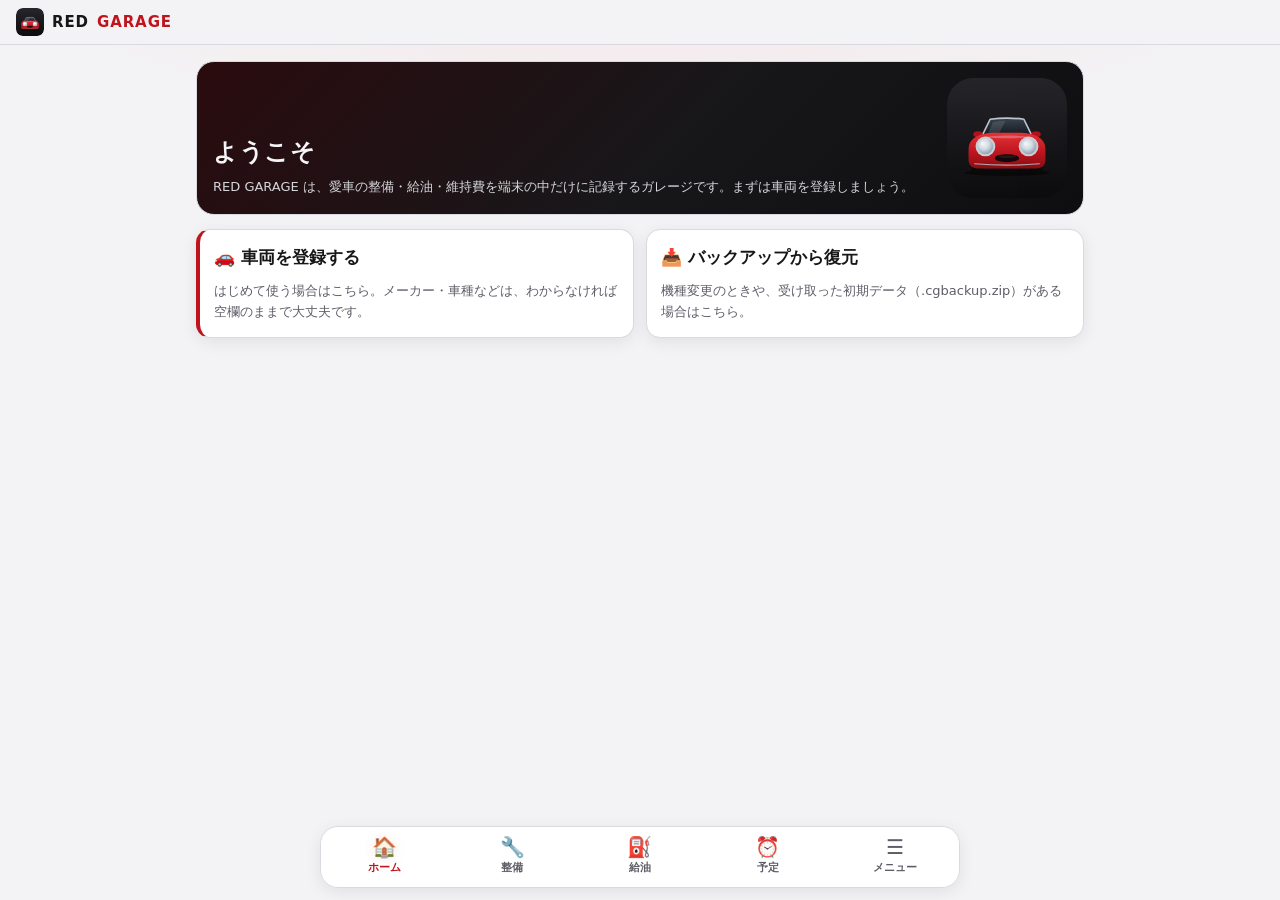
==== app/index.html @ fd44ebc1 "RED GARAGE 公開" ====
<!doctype html>
<html lang="ja">
  <head>
    <meta charset="UTF-8" />
    <meta name="viewport" content="width=device-width, initial-scale=1, viewport-fit=cover" />
    <meta name="theme-color" content="#141416" />
    <meta name="description" content="愛車の整備・給油・維持費を端末内に記録する個人用ガレージ" />
    <!-- CSP はビルド時に vite.config.ts の cspPlugin が挿入（開発サーバーの HMR と両立させるため） -->
    <meta http-equiv="Content-Security-Policy" content="default-src 'self'; img-src 'self' blob: data:; media-src 'self' blob:; style-src 'self' 'unsafe-inline'; script-src 'self' 'wasm-unsafe-eval'; worker-src 'self' blob:; connect-src 'self' blob: data:; font-src 'self' data:; object-src 'none'; base-uri 'self'; form-action 'none'" />
    <meta name="referrer" content="no-referrer" />
    <!-- 限定公開: 検索エンジン・AI クローラーに収集させない -->
    <meta name="robots" content="noindex, nofollow, noarchive, noimageindex, nosnippet" />
    <link rel="icon" href="./icons/icon.svg" type="image/svg+xml" />
    <link rel="apple-touch-icon" href="./icons/apple-touch-icon.png" />
    <title>RED GARAGE</title>
    <script type="module" crossorigin src="./assets/index-DNqwmO6E.js"></script>
    <link rel="modulepreload" crossorigin href="./assets/ui-D5izIprC.js">
    <link rel="modulepreload" crossorigin href="./assets/odometer-CGuAcibM.js">
    <link rel="modulepreload" crossorigin href="./assets/categories-BDFr88s1.js">
    <link rel="modulepreload" crossorigin href="./assets/image-BCfnu3MU.js">
    <link rel="stylesheet" crossorigin href="./assets/index-2BP8yrbE.css">
  <link rel="manifest" href="./manifest.webmanifest"></head>
  <body>
    <div id="root"></div>
    <noscript>このアプリを使うには JavaScript を有効にしてください。</noscript>
  </body>
</html>
---- app/assets/index-2BP8yrbE.css ----
:root{--red:#d01c26;--red-strong:#b3121b;--red-soft:#d01c2624;--red-text:#ff6b72;--bg:#111113;--bg-grad:radial-gradient(1200px 500px at 50% -200px, #2a1416 0%, #11111300 70%);--surface:#1b1b1f;--surface-2:#24242a;--surface-3:#2e2e35;--line:#36363e;--text:#f1f1f3;--muted:#a6a6b0;--silver:#c9ced4;--ok:#3fb67a;--warn:#e0a526;--danger:#ff5a5f;--info:#5aa9e6;--focus:#ffb3b7;--shadow:0 6px 24px #00000059;--radius:14px;--radius-sm:10px;--tap:44px;--font:"Hiragino Sans", "Hiragino Kaku Gothic ProN", "Noto Sans JP", "Noto Sans CJK JP", "Yu Gothic UI", "Yu Gothic", Meiryo, system-ui, sans-serif;--lightningcss-light: ;--lightningcss-dark:initial;color-scheme:dark}:root[data-theme=light]{--red:#c0141d;--red-strong:#9d0f17;--red-soft:#c0141d1a;--red-text:#c0141d;--bg:#f3f3f5;--bg-grad:radial-gradient(1200px 500px at 50% -200px, #f7dcdd 0%, #f3f3f500 70%);--surface:#fff;--surface-2:#f6f6f8;--surface-3:#ececf0;--line:#d9d9e0;--text:#17171a;--muted:#5d5d68;--silver:#6e737a;--ok:#187a4a;--warn:#946000;--danger:#c62828;--info:#1f6fb2;--focus:#c0141d;--shadow:0 4px 16px #00000014;--lightningcss-light:initial;--lightningcss-dark: ;color-scheme:light}@media (prefers-color-scheme:light){:root:not([data-theme]){--red:#c0141d;--red-strong:#9d0f17;--red-soft:#c0141d1a;--red-text:#c0141d;--bg:#f3f3f5;--bg-grad:radial-gradient(1200px 500px at 50% -200px, #f7dcdd 0%, #f3f3f500 70%);--surface:#fff;--surface-2:#f6f6f8;--surface-3:#ececf0;--line:#d9d9e0;--text:#17171a;--muted:#5d5d68;--silver:#6e737a;--ok:#187a4a;--warn:#946000;--danger:#c62828;--info:#1f6fb2;--focus:#c0141d;--shadow:0 4px 16px #00000014;--lightningcss-light:initial;--lightningcss-dark: ;color-scheme:light}}*{box-sizing:border-box}html,body{margin:0;padding:0}body{background:var(--bg);background-image:var(--bg-grad);color:var(--text);font-family:var(--font);-webkit-text-size-adjust:100%;font-feature-settings:"palt" 0;background-attachment:fixed;font-size:16px;line-height:1.6}a{color:inherit}img{max-width:100%}:focus-visible{outline:3px solid var(--focus);outline-offset:2px;border-radius:6px}.num,.money{font-variant-numeric:tabular-nums}.app{flex-direction:column;min-height:100dvh;display:flex}.topbar{z-index:20;padding:calc(env(safe-area-inset-top) + 8px) 16px 8px;background:color-mix(in srgb, var(--bg) 88%, transparent);-webkit-backdrop-filter:blur(10px);backdrop-filter:blur(10px);border-bottom:1px solid var(--line);align-items:center;gap:10px;display:flex;position:sticky;top:0}.brand{letter-spacing:.06em;align-items:center;gap:8px;font-size:15px;font-weight:800;text-decoration:none;display:flex}.brand img{border-radius:7px;width:28px;height:28px}.brand span{color:var(--red-text)}.topbar .spacer{flex:1}.vehicle-switch{max-width:52vw}.main{width:100%;max-width:920px;padding:16px 16px calc(96px + env(safe-area-inset-bottom));flex:1;margin:0 auto}.bottomnav{z-index:30;padding-bottom:env(safe-area-inset-bottom);background:color-mix(in srgb, var(--surface) 94%, transparent);-webkit-backdrop-filter:blur(10px);backdrop-filter:blur(10px);border-top:1px solid var(--line);grid-template-columns:repeat(5,1fr);display:grid;position:fixed;bottom:0;left:0;right:0}.bottomnav a{min-height:60px;color:var(--muted);flex-direction:column;justify-content:center;align-items:center;gap:2px;font-size:11px;font-weight:600;text-decoration:none;display:flex}.bottomnav a .ico{font-size:20px;line-height:1}.bottomnav a.active{color:var(--red-text)}.bottomnav a.active .ico{filter:drop-shadow(0 0 6px var(--red-soft))}@media (width>=900px){.bottomnav{border:1px solid var(--line);max-width:640px;box-shadow:var(--shadow);border-radius:18px;bottom:12px;left:50%;transform:translate(-50%)}}h1{letter-spacing:.02em;margin:4px 0 14px;font-size:22px}h2{margin:22px 0 10px;font-size:17px}h3{margin:14px 0 8px;font-size:15px}.page-head{flex-wrap:wrap;align-items:center;gap:10px;margin-bottom:8px;display:flex}.page-head h1{flex:1;min-width:0;margin:0}.muted{color:var(--muted)}.small{font-size:13px}.xsmall{font-size:12px}.card{background:var(--surface);border:1px solid var(--line);border-radius:var(--radius);box-shadow:var(--shadow);margin-bottom:12px;padding:14px}.card.flat{box-shadow:none}.card.accent{border-left:4px solid var(--red)}.card h2:first-child,.card h3:first-child{margin-top:0}.grid{gap:12px;display:grid}.grid.two{grid-template-columns:repeat(auto-fit,minmax(240px,1fr))}.grid.stats{grid-template-columns:repeat(auto-fit,minmax(140px,1fr))}.stat{background:var(--surface-2);border:1px solid var(--line);border-radius:var(--radius-sm);padding:10px 12px}.stat .label{color:var(--muted);font-size:12px}.stat .value{font-variant-numeric:tabular-nums;font-size:20px;font-weight:800}.stat .sub{color:var(--muted);font-size:12px}.hero{border:1px solid var(--line);color:#f5f5f7;background:linear-gradient(135deg,#2a0b0e 0%,#17171a 55%,#0e0e10 100%);border-radius:18px;grid-template-columns:1fr auto;align-items:end;gap:12px;min-height:150px;margin-bottom:14px;padding:16px;display:grid;position:relative;overflow:hidden}.hero .photo{opacity:.55;background-position:50%;background-size:cover;position:absolute;inset:0}.hero .photo:after{content:"";background:linear-gradient(#0000 30%,#000000bf 100%);position:absolute;inset:0}.hero .art{opacity:.95;width:120px;height:120px}.hero .info{position:relative}.hero .name{letter-spacing:.03em;font-size:24px;font-weight:800}.hero .meta{color:#d5d7db;font-size:13px}.hero .odo{font-variant-numeric:tabular-nums;font-size:28px;font-weight:800}.hero .odo small{color:#c9ced4;font-size:13px;font-weight:600}.btn{min-height:var(--tap);border:1px solid var(--line);background:var(--surface-2);color:var(--text);font:inherit;cursor:pointer;touch-action:manipulation;border-radius:12px;justify-content:center;align-items:center;gap:6px;padding:0 16px;font-size:15px;font-weight:700;text-decoration:none;display:inline-flex}.btn:hover{background:var(--surface-3)}.btn:disabled{opacity:.5;cursor:not-allowed}.btn.primary{background:var(--red);border-color:var(--red);color:#fff}.btn.primary:hover{background:var(--red-strong)}.btn.danger{color:var(--danger);border-color:color-mix(in srgb, var(--danger) 40%, var(--line))}.btn.ghost{background:0 0}.btn.small{min-height:36px;padding:0 12px;font-size:13px}.btn.block{width:100%}.btn-row{flex-wrap:wrap;align-items:center;gap:8px;display:flex}.btn-row.end{justify-content:flex-end}.fab{right:18px;bottom:calc(76px + env(safe-area-inset-bottom));z-index:25;background:var(--red);color:#fff;cursor:pointer;border:none;border-radius:50%;justify-content:center;align-items:center;width:58px;height:58px;font-size:30px;line-height:1;text-decoration:none;display:flex;position:fixed;box-shadow:0 8px 22px #d01c2673}.form{gap:12px;display:grid}.field{gap:4px;display:grid}.field>label,.field>.label{color:var(--muted);font-size:13px;font-weight:700}.field .hint{color:var(--muted);font-size:12px}.field .err{color:var(--danger);font-size:12px}.field .warnmsg{color:var(--warn);font-size:12px}input[type=text],input[type=date],input[type=month],input[type=number],input[type=search],input:not([type]),select,textarea{width:100%;min-height:var(--tap);border:1px solid var(--line);background:var(--surface-2);color:var(--text);font:inherit;border-radius:10px;padding:8px 12px;font-size:16px}textarea{resize:vertical;min-height:84px}input:focus,select:focus,textarea:focus{border-color:var(--red);box-shadow:0 0 0 3px var(--red-soft);outline:none}.row{grid-template-columns:repeat(auto-fit,minmax(140px,1fr));gap:10px;display:grid}.check{min-height:var(--tap);cursor:pointer;align-items:center;gap:10px;display:flex}.check input{width:22px;height:22px;accent-color:var(--red)}.seg{border:1px solid var(--line);border-radius:12px;flex-wrap:wrap;display:inline-flex;overflow:hidden}.seg button{background:var(--surface-2);min-height:40px;color:var(--muted);font:inherit;cursor:pointer;border:none;padding:0 12px;font-size:14px;font-weight:700}.seg button[aria-pressed=true]{background:var(--red);color:#fff}fieldset{border:1px solid var(--line);border-radius:var(--radius-sm);margin:0;padding:10px 12px}legend{color:var(--muted);padding:0 6px;font-size:13px;font-weight:700}.list{gap:8px;margin:0;padding:0;list-style:none;display:grid}.list-item{background:var(--surface);border:1px solid var(--line);color:inherit;border-radius:12px;grid-template-columns:auto 1fr auto;align-items:center;gap:10px;min-height:56px;padding:10px 12px;text-decoration:none;display:grid}.list-item:hover{border-color:color-mix(in srgb, var(--red) 50%, var(--line))}.list-item .title{font-weight:700;line-height:1.4}.list-item .sub{color:var(--muted);font-size:12px}.list-item .right{text-align:right;font-variant-numeric:tabular-nums;font-weight:700}.list-item .dot{background:var(--silver);border-radius:50%;width:10px;height:10px}.date-badge{text-align:center;background:var(--surface-2);border-radius:10px;width:52px;padding:4px 0;line-height:1.15}.date-badge .y{color:var(--muted);font-size:10px}.date-badge .md{font-size:14px;font-weight:800}.badge{border:1px solid var(--line);background:var(--surface-2);color:var(--muted);white-space:nowrap;border-radius:999px;align-items:center;gap:4px;padding:1px 8px;font-size:11px;font-weight:700;display:inline-flex}.badge.confirmed{color:var(--ok);border-color:color-mix(in srgb, var(--ok) 50%, var(--line))}.badge.reported{color:var(--info);border-color:color-mix(in srgb, var(--info) 50%, var(--line))}.badge.needs_check,.badge.warn{color:var(--warn);border-color:color-mix(in srgb, var(--warn) 50%, var(--line))}.badge.unconfirmed,.badge.danger{color:var(--danger);border-color:color-mix(in srgb, var(--danger) 50%, var(--line))}.badge.red{background:var(--red);color:#fff;border-color:var(--red)}.badges{flex-wrap:wrap;gap:4px;display:flex}.state-overdue{color:var(--danger)}.state-soon{color:var(--warn)}.state-ok{color:var(--ok)}.state-unknown{color:var(--muted)}.banner{border:1px solid var(--line);background:var(--surface);border-radius:12px;margin-bottom:12px;padding:10px 12px;font-size:14px}.banner.warn{border-color:color-mix(in srgb, var(--warn) 55%, var(--line));background:color-mix(in srgb, var(--warn) 10%, var(--surface))}.banner.danger{border-color:color-mix(in srgb, var(--danger) 55%, var(--line));background:color-mix(in srgb, var(--danger) 10%, var(--surface))}.banner.info{border-color:color-mix(in srgb, var(--info) 55%, var(--line));background:color-mix(in srgb, var(--info) 8%, var(--surface))}.banner.ok{border-color:color-mix(in srgb, var(--ok) 55%, var(--line));background:color-mix(in srgb, var(--ok) 8%, var(--surface))}.empty{text-align:center;color:var(--muted);border:1px dashed var(--line);border-radius:var(--radius);padding:28px 12px}.table-wrap{-webkit-overflow-scrolling:touch;overflow-x:auto}table.tbl{border-collapse:collapse;width:100%;font-size:14px}.tbl th,.tbl td{border-bottom:1px solid var(--line);text-align:left;vertical-align:top;padding:8px 6px}.tbl th{color:var(--muted);white-space:nowrap;font-size:12px;font-weight:700}.tbl td.r,.tbl th.r{text-align:right;font-variant-numeric:tabular-nums}.thumbs{grid-template-columns:repeat(auto-fill,minmax(92px,1fr));gap:8px;display:grid}.thumb{aspect-ratio:1;background:var(--surface-2);border:1px solid var(--line);cursor:zoom-in;border-radius:10px;padding:0;position:relative;overflow:hidden}.thumb img{object-fit:cover;width:100%;height:100%;display:block}.thumb .cap{color:#fff;white-space:nowrap;text-overflow:ellipsis;background:#0009;padding:2px 4px;font-size:10px;position:absolute;bottom:0;left:0;right:0;overflow:hidden}.thumb .pdf{height:100%;color:var(--muted);justify-content:center;align-items:center;font-weight:800;display:flex}.viewer{z-index:100;background:#000000eb;flex-direction:column;display:flex;position:fixed;inset:0}.viewer .bar{padding:calc(env(safe-area-inset-top) + 8px) 12px 8px;color:#fff;align-items:center;gap:8px;display:flex}.viewer .stage{touch-action:pan-x pan-y pinch-zoom;flex:1;justify-content:center;align-items:flex-start;display:flex;overflow:auto}.viewer .stage img{transform-origin:0 0;max-width:none}dialog.modal{border:1px solid var(--line);background:var(--surface);color:var(--text);border-radius:16px;width:min(560px,100vw - 24px);max-height:calc(100dvh - 40px);padding:16px}dialog.modal::backdrop{background:#0009}.toast-area{left:50%;bottom:calc(90px + env(safe-area-inset-bottom));z-index:200;gap:8px;width:min(520px,100vw - 24px);display:grid;position:fixed;transform:translate(-50%)}.toast{background:var(--surface-3);color:var(--text);border:1px solid var(--line);border-left:4px solid var(--ok);box-shadow:var(--shadow);border-radius:12px;padding:10px 12px;font-size:14px}.toast.error{border-left-color:var(--danger)}.toast.warn{border-left-color:var(--warn)}.menu-grid{grid-template-columns:repeat(auto-fill,minmax(150px,1fr));gap:10px;display:grid}.menu-grid a{background:var(--surface);border:1px solid var(--line);border-radius:14px;flex-direction:column;gap:4px;min-height:84px;padding:14px;text-decoration:none;display:flex}.menu-grid a .ico{font-size:22px}.menu-grid a .t{font-weight:800}.menu-grid a .d{color:var(--muted);font-size:12px}.kv{grid-template-columns:minmax(96px,34%) 1fr;gap:6px 12px;font-size:14px;display:grid}.kv dt{color:var(--muted)}.kv dd{overflow-wrap:anywhere;margin:0}.chart-box{width:100%;height:240px}.progress{background:var(--surface-3);border-radius:99px;height:8px;overflow:hidden}.progress>div{background:var(--red);height:100%}.score-ring{font-variant-numeric:tabular-nums;font-size:34px;font-weight:900}.ocr-line{white-space:pre-wrap;border-radius:4px;padding:1px 4px;font-family:ui-monospace,BIZ UDGothic,monospace;font-size:12px}.ocr-line.low{background:color-mix(in srgb, var(--warn) 18%, transparent)}.ocr-line.used{outline:1px solid color-mix(in srgb, var(--ok) 60%, transparent)}pre.raw{white-space:pre-wrap;background:var(--surface-2);border-radius:10px;max-height:360px;padding:10px;font-size:12px;overflow:auto}.sr-only{clip:rect(0 0 0 0);white-space:nowrap;width:1px;height:1px;position:absolute;overflow:hidden}@media (prefers-reduced-motion:reduce){*{transition:none!important;animation:none!important}}@media print{:root,:root[data-theme]{--bg:#fff;--surface:#fff;--surface-2:#f5f5f5;--text:#000;--muted:#444;--line:#bbb;--lightningcss-light:initial;--lightningcss-dark: ;color-scheme:light}body{color:#000;background:#fff;font-size:10.5pt}.topbar,.bottomnav,.fab,.no-print,.toast-area{display:none!important}.main{max-width:none;padding:0}.card{box-shadow:none;break-inside:avoid}.tbl{font-size:9.5pt}.tbl tr{break-inside:avoid}a{text-decoration:none}@page{size:A4;margin:14mm 12mm}}.print-only{display:none}@media print{.print-only{display:block}}
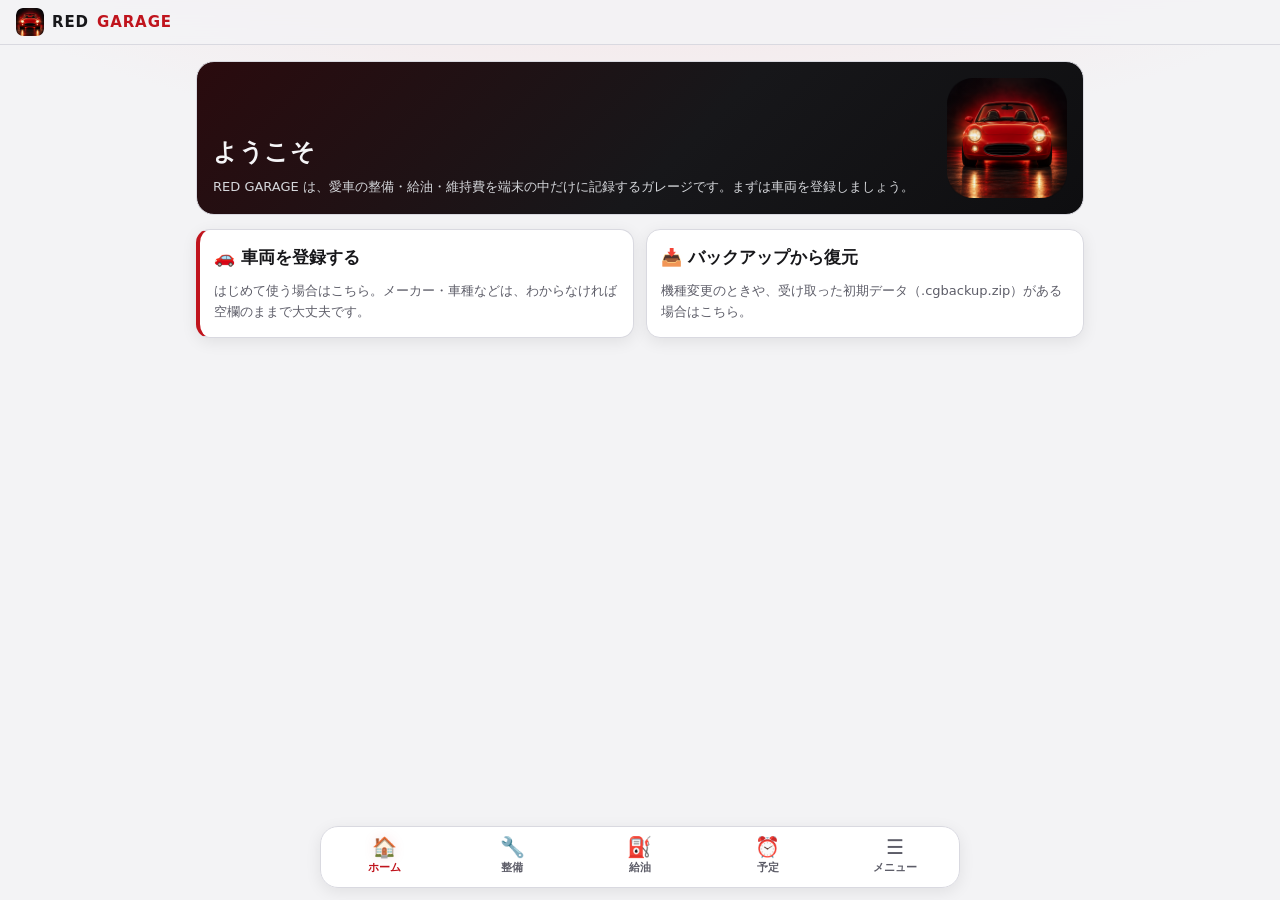
==== commit 7d7cd3d2: "アプリアイコンをトップ絵に合わせて作り直し" ====
--- a/app/index.html
+++ b/app/index.html
@@ -10,10 +10,11 @@
     <meta name="referrer" content="no-referrer" />
     <!-- 限定公開: 検索エンジン・AI クローラーに収集させない -->
     <meta name="robots" content="noindex, nofollow, noarchive, noimageindex, nosnippet" />
-    <link rel="icon" href="./icons/icon.svg" type="image/svg+xml" />
+    <link rel="icon" href="./icons/favicon-64.png" type="image/png" sizes="64x64" />
+    <link rel="icon" href="./icons/favicon-32.png" type="image/png" sizes="32x32" />
     <link rel="apple-touch-icon" href="./icons/apple-touch-icon.png" />
     <title>RED GARAGE</title>
-    <script type="module" crossorigin src="./assets/index-DNqwmO6E.js"></script>
+    <script type="module" crossorigin src="./assets/index-DBDK1FZ0.js"></script>
     <link rel="modulepreload" crossorigin href="./assets/ui-D5izIprC.js">
     <link rel="modulepreload" crossorigin href="./assets/odometer-CGuAcibM.js">
     <link rel="modulepreload" crossorigin href="./assets/categories-BDFr88s1.js">
